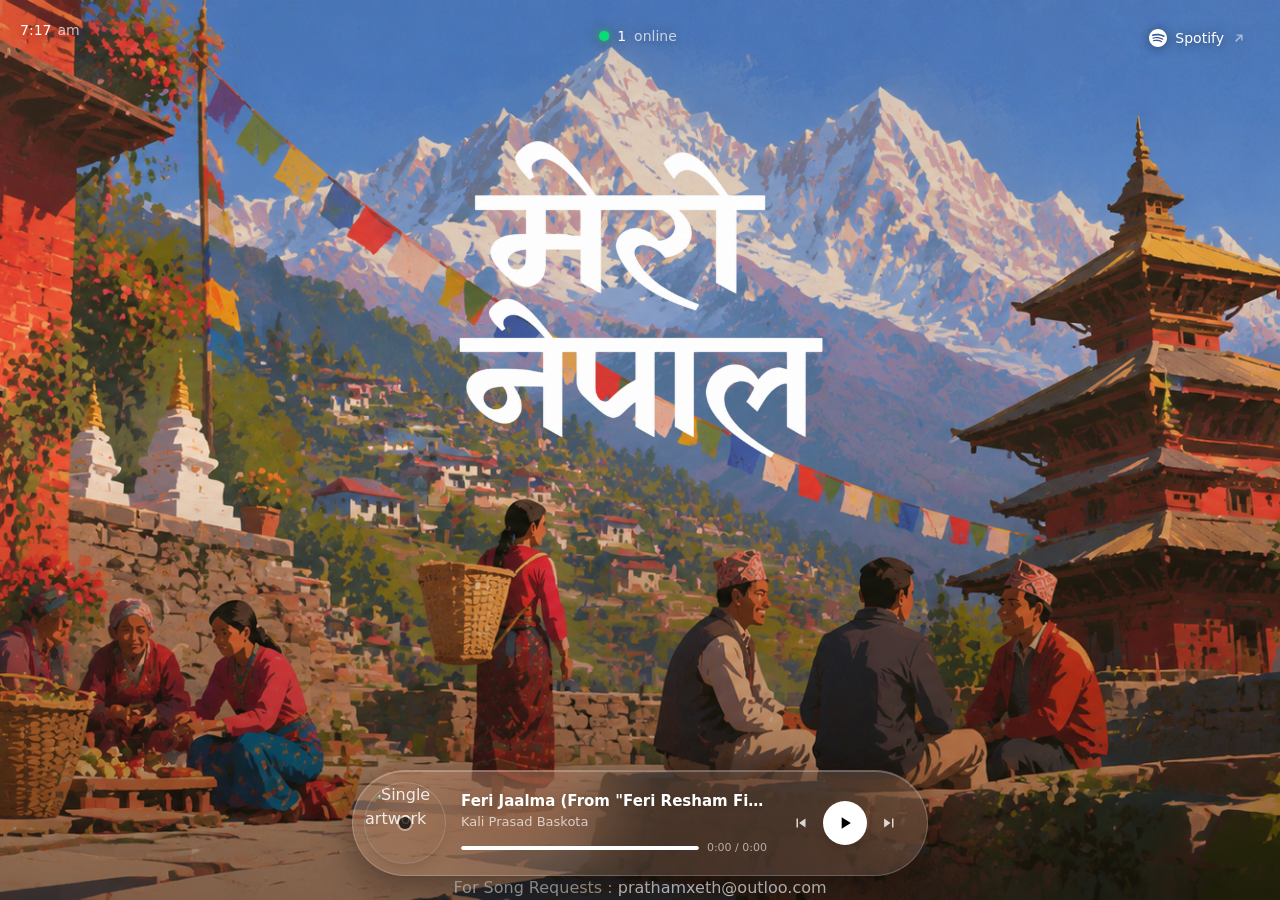
==== index.html @ ea83acb0 "feat: add song request mailto footer link below webplayer" ====
<!DOCTYPE html>
<html lang="en" class="h-full antialiased">
<head>
  <meta charset="utf-8">
  <meta name="viewport" content="width=device-width, initial-scale=1">
  <title>Mero Nepal — Deluxe Saloon</title>
  <meta name="description" content="Mero Nepal — Iconic Nepali bangers playing live at the saloon.">
  <link rel="icon" type="image/png" href="ChatGPT%20Image%20Aug%2011,%202026,%2003_02_23%20AM.png">
  <link rel="apple-touch-icon" href="ChatGPT%20Image%20Aug%2011,%202026,%2003_02_23%20AM.png">
  <link rel="stylesheet" href="styles.css">
  <script>
    // Silently suppress non-fatal third-party Spotify CDN internal logs
    (function() {
      const origWarn = console.warn;
      const origError = console.error;
      console.warn = function(...args) {
        const msg = args.join(' ');
        if (msg.includes('robustness level') || msg.includes('Allow attribute')) return;
        origWarn.apply(console, args);
      };
      console.error = function(...args) {
        const msg = args.join(' ');
        if (msg.includes('social-connect') || msg.includes('gae2-spclient') || msg.includes('404')) return;
        origError.apply(console, args);
      };
    })();
  </script>
</head>
<body class="min-h-full flex flex-col">
  <main class="relative flex min-h-dvh flex-1 flex-col items-center justify-between overflow-hidden">
    
    <!-- Hero Background Image -->
    <div class="hero-bg fixed inset-0 -z-10 bg-black bg-cover bg-center bg-no-repeat">
      <div class="pointer-events-none absolute inset-0 bg-gradient-to-b from-black/10 via-transparent to-black/40"></div>
    </div>

    <!-- Top Left: Live Clock -->
    <div class="fixed left-5 top-5 z-20 text-sm font-medium tabular-nums text-white drop-shadow-[0_1px_6px_rgba(0,0,0,0.5)]">
      <span id="clock-hours">2</span><span class="animate-[blink_1s_step-end_infinite]">:</span><span id="clock-minutes">22</span><span id="clock-ampm" class="ml-1.5 text-white/70">am</span>
    </div>

    <!-- Top Center: Online Pulse Pill -->
    <div class="fixed left-1/2 top-5 z-20 -translate-x-1/2 inline-flex items-center gap-2 rounded-full py-1.5 pl-3 pr-4 text-sm font-medium text-white drop-shadow-[0_1px_6px_rgba(0,0,0,0.5)]" aria-live="polite">
      <span class="relative flex h-2.5 w-2.5">
        <span class="absolute inline-flex h-full w-full animate-ping rounded-full bg-green-400 opacity-75"></span>
        <span class="relative inline-flex h-2.5 w-2.5 rounded-full bg-green-400 shadow-[0_0_8px_rgba(74,222,128,0.9)]"></span>
      </span>
      <span id="online-count" class="tabular-nums">36</span>
      <span class="text-white/70">online</span>
    </div>

    <!-- Top Right: Spotify Link Button -->
    <div class="fixed right-5 top-5 z-20 flex items-center gap-2">
      <a href="https://open.spotify.com/playlist/0XwQxGWur4iagqxaqDRx0G" target="_blank" rel="noopener noreferrer" 
         class="group/pill flex items-center gap-2 rounded-full text-sm font-medium text-white p-2.5 sm:py-2 sm:pl-3 sm:pr-3.5 drop-shadow-[0_1px_6px_rgba(0,0,0,0.5)] transition hover:opacity-80 active:scale-95" aria-label="Open on Spotify">
        <svg width="18" height="18" viewBox="0 0 24 24" fill="white" aria-hidden="true">
          <path d="M12 0C5.4 0 0 5.4 0 12s5.4 12 12 12 12-5.4 12-12S18.66 0 12 0zm5.521 17.34c-.24.359-.66.48-1.021.24-2.82-1.74-6.36-2.101-10.561-1.141-.418.122-.779-.179-.899-.539-.12-.421.18-.78.54-.9 4.56-1.021 8.52-.6 11.64 1.32.42.18.479.659.301 1.02zm1.44-3.3c-.301.42-.841.6-1.262.3-3.239-1.98-8.159-2.58-11.939-1.38-.479.12-1.02-.12-1.14-.6-.12-.48.12-1.021.6-1.141C9.6 9.9 15 10.561 18.72 12.84c.361.181.54.78.241 1.2zm.12-3.36C15.24 8.4 8.82 8.16 5.16 9.301c-.6.179-1.2-.181-1.38-.721-.18-.601.18-1.2.72-1.381 4.26-1.26 11.28-1.02 15.721 1.621.539.3.719 1.02.42 1.56-.299.421-1.02.599-1.559.3z"></path>
        </svg>
        <span class="hidden sm:inline">Spotify</span>
        <span class="hidden sm:inline-flex">
          <svg width="14" height="14" viewBox="0 0 24 24" fill="none" stroke="white" stroke-width="2.5" stroke-linecap="round" stroke-linejoin="round" aria-hidden="true" class="-rotate-45 opacity-50 transition group-hover/pill:opacity-90">
            <path d="M5 12h14M13 6l6 6-6 6"></path>
          </svg>
        </span>
      </a>
    </div>

    <!-- Center Hero Section: Mero Nepal Devanagari Transparent Logo -->
    <div class="mt-[14vh] flex flex-col items-center px-6">
      <h1>
        <img alt="मेरो नेपाल" width="930" height="627" class="h-auto w-[60vw] max-w-md drop-shadow-[0_4px_24px_rgba(0,0,0,0.6)]" src="ChatGPT Image Aug 11, 2026, 02_04_31 AM-Photoroom.png">
      </h1>
    </div>

    <!-- Bottom Audio Player Bar (Exact saloon.wtf Pill & Control Buttons) -->
    <div class="mb-[6vh] flex w-full flex-col items-center gap-3.5 px-6">
      <div class="w-full max-w-xl">
        <div class="group relative flex items-center gap-4 rounded-full p-3 pr-5 bg-white/10 backdrop-blur-2xl backdrop-saturate-150 border border-white/20 shadow-[0_8px_40px_rgba(0,0,0,0.45),inset_0_1px_0_rgba(255,255,255,0.25)]">
          
          <!-- Track Artwork Cover (Exact saloon.wtf spinning vinyl & center hole overlay) -->
          <div class="relative h-20 w-20 shrink-0 cursor-pointer" id="art-container">
            <div id="vinyl-cover" class="h-full w-full animate-[spin_8s_linear_infinite] overflow-hidden rounded-full shadow-lg ring-1 ring-white/20" style="animation-play-state: paused;">
              <img id="track-art" src="https://image-cdn-fa.spotifycdn.com/image/ab67616d00001e0299a6ab5edff13abc12fccc06" alt="Single artwork" class="h-full w-full object-cover">
            </div>
            <div class="pointer-events-none absolute left-1/2 top-1/2 h-3 w-3 -translate-x-1/2 -translate-y-1/2 rounded-full bg-black/70 ring-2 ring-white/40"></div>
          </div>

          <!-- Track Info & Progress Bar -->
          <div class="flex flex-col min-w-0 flex-1">
            <h2 id="track-title" class="text-[15px] font-semibold text-white truncate drop-shadow-sm">
              Feri Jaalma (From "Feri Resham Filili")
            </h2>
            <p id="track-artist" class="text-[13px] font-medium text-white/70 truncate mt-0.5">
              Kali Prasad Baskota
            </p>

            <!-- Progress Bar Slider -->
            <div class="mt-2 flex items-center gap-2">
              <div class="relative flex-1 h-1 bg-white/20 rounded-full cursor-pointer overflow-hidden group/bar" id="progress-container">
                <div id="progress-bar" class="h-full bg-white rounded-full w-0 transition-all duration-150"></div>
              </div>
              <span id="time-display" class="text-[11px] font-medium text-white/60 tabular-nums">0:00 / 0:00</span>
            </div>
          </div>

          <!-- Player Controls (Exact saloon.wtf height, width & classes) -->
          <div class="flex items-center gap-1">
            <!-- Previous Track (grid h-9 w-9) -->
            <button id="btn-prev" type="button" aria-label="Previous track" class="grid h-9 w-9 place-items-center rounded-full text-white/80 transition hover:bg-white/15 hover:text-white active:scale-95 cursor-pointer">
              <svg width="18" height="18" viewBox="0 0 24 24" fill="currentColor" aria-hidden="true">
                <path d="M6 6h2v12H6zm3.5 6l8.5 6V6z"/>
              </svg>
            </button>

            <!-- Play / Pause Button (grid h-11 w-11) -->
            <button id="btn-play" type="button" aria-label="Play" aria-pressed="false" class="grid h-11 w-11 place-items-center rounded-full bg-white text-black shadow-lg transition hover:scale-105 active:scale-95 disabled:opacity-50 cursor-pointer">
              <svg id="icon-play" width="20" height="20" viewBox="0 0 24 24" fill="currentColor" aria-hidden="true" class="ml-0.5">
                <path d="M8 5v14l11-7z"/>
              </svg>
              <svg id="icon-pause" width="20" height="20" viewBox="0 0 24 24" fill="currentColor" aria-hidden="true" class="hidden">
                <path d="M6 19h4V5H6v14zm8-14v14h4V5h-4z"/>
              </svg>
            </button>

            <!-- Next Track (grid h-9 w-9) -->
            <button id="btn-next" type="button" aria-label="Next track" class="grid h-9 w-9 place-items-center rounded-full text-white/80 transition hover:bg-white/15 hover:text-white active:scale-95 cursor-pointer">
              <svg width="18" height="18" viewBox="0 0 24 24" fill="currentColor" aria-hidden="true">
                <path d="M16 6h2v12h-2zm-2 6L5.5 6v12z"/>
              </svg>
            </button>
          </div>

        </div>
      </div>

      <!-- Song Request Footer Link -->
      <footer class="text-center text-xs font-medium text-white/60 drop-shadow-[0_1px_4px_rgba(0,0,0,0.6)]">
        For Song Requests : <a href="mailto:prathamxeth@outloo.com" class="text-white/80 underline decoration-white/30 underline-offset-4 transition hover:text-white hover:decoration-white">prathamxeth@outloo.com</a>
      </footer>
    </div>

    <!-- Official Spotify Embed Frame -->
    <div class="pointer-events-none absolute h-px w-px overflow-hidden opacity-0" aria-hidden="true">
      <iframe id="spotify-iframe" data-testid="embed-iframe" style="border-radius:12px" src="https://open.spotify.com/embed/playlist/0XwQxGWur4iagqxaqDRx0G?utm_source=generator&theme=0&si=9d7c77d8866b4fdc" width="100%" height="152" frameborder="0" allow="autoplay; clipboard-write; encrypted-media; fullscreen; picture-in-picture" loading="lazy"></iframe>
    </div>

  </main>

  <script src="https://open.spotify.com/embed/iframe-api/v1" async></script>
  <script src="app.js"></script>
</body>
</html>
---- styles.css ----
/* Source: https://saloon.wtf/_next/static/chunks/28zgq8tofea6x.css */
@layer properties{@supports (((-webkit-hyphens:none)) and (not (margin-trim:inline))) or ((-moz-orient:inline) and (not (color:rgb(from red r g b)))){*,:before,:after,::backdrop{--tw-translate-x:0;--tw-translate-y:0;--tw-translate-z:0;--tw-border-style:solid;--tw-gradient-position:initial;--tw-gradient-from:#0000;--tw-gradient-via:#0000;--tw-gradient-to:#0000;--tw-gradient-stops:initial;--tw-gradient-via-stops:initial;--tw-gradient-from-position:0%;--tw-gradient-via-position:50%;--tw-gradient-to-position:100%;--tw-font-weight:initial;--tw-ordinal:initial;--tw-slashed-zero:initial;--tw-numeric-figure:initial;--tw-numeric-spacing:initial;--tw-numeric-fraction:initial;--tw-shadow:0 0 #0000;--tw-shadow-color:initial;--tw-shadow-alpha:100%;--tw-inset-shadow:0 0 #0000;--tw-inset-shadow-color:initial;--tw-inset-shadow-alpha:100%;--tw-ring-color:initial;--tw-ring-shadow:0 0 #0000;--tw-inset-ring-color:initial;--tw-inset-ring-shadow:0 0 #0000;--tw-ring-inset:initial;--tw-ring-offset-width:0px;--tw-ring-offset-color:#fff;--tw-ring-offset-shadow:0 0 #0000;--tw-blur:initial;--tw-brightness:initial;--tw-contrast:initial;--tw-grayscale:initial;--tw-hue-rotate:initial;--tw-invert:initial;--tw-opacity:initial;--tw-saturate:initial;--tw-sepia:initial;--tw-drop-shadow:initial;--tw-drop-shadow-color:initial;--tw-drop-shadow-alpha:100%;--tw-drop-shadow-size:initial;--tw-backdrop-blur:initial;--tw-backdrop-brightness:initial;--tw-backdrop-contrast:initial;--tw-backdrop-grayscale:initial;--tw-backdrop-hue-rotate:initial;--tw-backdrop-invert:initial;--tw-backdrop-opacity:initial;--tw-backdrop-saturate:initial;--tw-backdrop-sepia:initial;--tw-scale-x:1;--tw-scale-y:1;--tw-scale-z:1}}}@layer theme{:root,:host{--font-sans:-apple-system, BlinkMacSystemFont, "Segoe UI", Roboto, "Helvetica Neue", "Noto Sans", Arial, sans-serif, "Apple Color Emoji", "Segoe UI Emoji", "Segoe UI Symbol", "Noto Color Emoji";--font-mono:ui-monospace, SFMono-Regular, Menlo, Monaco, Consolas, "Liberation Mono", "Courier New", monospace;--color-red-600:#e40014;--color-amber-500:#f99c00;--color-green-400:#05df72;--color-rose-500:#ff2357;--color-black:#000;--color-white:#fff;--spacing:.25rem;--container-md:28rem;--container-xl:36rem;--text-sm:.875rem;--text-sm--line-height:calc(1.25 / .875);--font-weight-medium:500;--font-weight-semibold:600;--drop-shadow-sm:0 1px 2px #00000026;--animate-ping:ping 1s cubic-bezier(0, 0, .2, 1) infinite;--blur-2xl:40px;--default-transition-duration:.15s;--default-transition-timing-function:cubic-bezier(.4, 0, .2, 1);--default-font-family:var(--font-sans);--default-mono-font-family:var(--font-mono)}@supports (color:lab(0% 0 0)){:root,:host{--color-red-600:lab(48.4493% 77.4328 61.5452);--color-amber-500:lab(72.7183% 31.8672 97.9407);--color-green-400:lab(78.503% -64.9265 39.7492);--color-rose-500:lab(56.101% 79.4328 31.4532)}}}@layer base{*,:after,:before,::backdrop{box-sizing:border-box;border:0 solid;margin:0;padding:0}::file-selector-button{box-sizing:border-box;border:0 solid;margin:0;padding:0}html,:host{-webkit-text-size-adjust:100%;tab-size:4;line-height:1.5;font-family:var(--default-font-family,-apple-system, BlinkMacSystemFont, "Segoe UI", Roboto, "Helvetica Neue", "Noto Sans", Arial, sans-serif, "Apple Color Emoji", "Segoe UI Emoji", "Segoe UI Symbol", "Noto Color Emoji");font-feature-settings:var(--default-font-feature-settings,normal);font-variation-settings:var(--default-font-variation-settings,normal);-webkit-tap-highlight-color:transparent}hr{height:0;color:inherit;border-top-width:1px}abbr:where([title]){-webkit-text-decoration:underline dotted;text-decoration:underline dotted}h1,h2,h3,h4,h5,h6{font-size:inherit;font-weight:inherit}a{color:inherit;-webkit-text-decoration:inherit;-webkit-text-decoration:inherit;-webkit-text-decoration:inherit;-webkit-text-decoration:inherit;text-decoration:inherit}b,strong{font-weight:bolder}code,kbd,samp,pre{font-family:var(--default-mono-font-family,ui-monospace, SFMono-Regular, Menlo, Monaco, Consolas, "Liberation Mono", "Courier New", monospace);font-feature-settings:var(--default-mono-font-feature-settings,normal);font-variation-settings:var(--default-mono-font-feature-settings,normal);font-size:1em}small{font-size:80%}sub,sup{vertical-align:baseline;font-size:75%;line-height:0;position:relative}sub{bottom:-.25em}sup{top:-.5em}table{text-indent:0;border-color:inherit;border-collapse:collapse}:-moz-focusring:where(:not(iframe)){outline:auto}progress{vertical-align:baseline}summary{display:list-item}ol,ul,menu{list-style:none}img,svg,video,canvas,audio,iframe,embed,object{vertical-align:middle;display:block}img,video{max-width:100%;height:auto}button,input,select,optgroup,textarea{font:inherit;font-feature-settings:inherit;font-variation-settings:inherit;letter-spacing:inherit;color:inherit;opacity:1;background-color:#0000;border-radius:0}::file-selector-button{font:inherit;font-feature-settings:inherit;font-variation-settings:inherit;letter-spacing:inherit;color:inherit;opacity:1;background-color:#0000;border-radius:0}:where(select:is([multiple],[size])) optgroup{font-weight:bolder}:where(select:is([multiple],[size])) optgroup option{padding-inline-start:20px}::file-selector-button{margin-inline-end:4px}::placeholder{opacity:1}@supports (not ((-webkit-appearance:-apple-pay-button))) or (contain-intrinsic-size:1px){::placeholder{color:currentColor}@supports (color:color-mix(in lab, red, red)){::placeholder{color:color-mix(in oklab, currentcolor 50%, transparent)}}}textarea{resize:vertical}::-webkit-search-decoration{-webkit-appearance:none}::-webkit-date-and-time-value{min-height:1lh;text-align:inherit}::-webkit-datetime-edit{display:inline-flex}::-webkit-datetime-edit-fields-wrapper{padding:0}::-webkit-datetime-edit{padding-block:0}::-webkit-datetime-edit-year-field{padding-block:0}::-webkit-datetime-edit-month-field{padding-block:0}::-webkit-datetime-edit-day-field{padding-block:0}::-webkit-datetime-edit-hour-field{padding-block:0}::-webkit-datetime-edit-minute-field{padding-block:0}::-webkit-datetime-edit-second-field{padding-block:0}::-webkit-datetime-edit-millisecond-field{padding-block:0}::-webkit-datetime-edit-meridiem-field{padding-block:0}::-webkit-calendar-picker-indicator{line-height:1}:-moz-ui-invalid{box-shadow:none}button,input:where([type=button],[type=reset],[type=submit]){appearance:button}::file-selector-button{appearance:button}::-webkit-inner-spin-button{height:auto}::-webkit-outer-spin-button{height:auto}[hidden]:where(:not([hidden=until-found])){display:none!important}}@layer components;@layer utilities{.pointer-events-none{pointer-events:none}.visible{visibility:visible}.absolute{position:absolute}.fixed{position:fixed}.relative{position:relative}.inset-0{inset:0}.inset-x-0{inset-inline:0}.top-1\/2{top:50%}.top-5{top:calc(var(--spacing) * 5)}.right-5{right:calc(var(--spacing) * 5)}.left-1\/2{left:50%}.left-5{left:calc(var(--spacing) * 5)}.-z-10{z-index:calc(10 * -1)}.z-20{z-index:20}.mt-1\.5{margin-top:calc(var(--spacing) * 1.5)}.mt-2{margin-top:calc(var(--spacing) * 2)}.mt-\[14vh\]{margin-top:14vh}.mb-\[8vh\]{margin-bottom:8vh}.ml-1\.5{margin-left:calc(var(--spacing) * 1.5)}.block{display:block}.flex{display:flex}.grid{display:grid}.hidden{display:none}.inline-flex{display:inline-flex}.h-1{height:var(--spacing)}.h-2{height:calc(var(--spacing) * 2)}.h-2\.5{height:calc(var(--spacing) * 2.5)}.h-3{height:calc(var(--spacing) * 3)}.h-9{height:calc(var(--spacing) * 9)}.h-11{height:calc(var(--spacing) * 11)}.h-20{height:calc(var(--spacing) * 20)}.h-auto{height:auto}.h-full{height:100%}.h-px{height:1px}.min-h-dvh{min-height:100dvh}.min-h-full{min-height:100%}.w-2\.5{width:calc(var(--spacing) * 2.5)}.w-3{width:calc(var(--spacing) * 3)}.w-9{width:calc(var(--spacing) * 9)}.w-11{width:calc(var(--spacing) * 11)}.w-20{width:calc(var(--spacing) * 20)}.w-\[60vw\]{width:60vw}.w-full{width:100%}.w-px{width:1px}.max-w-md{max-width:var(--container-md)}.max-w-xl{max-width:var(--container-xl)}.min-w-0{min-width:0}.flex-1{flex:1}.shrink-0{flex-shrink:0}.-translate-x-1\/2{--tw-translate-x:calc(calc(1 / 2 * 100%) * -1);translate:var(--tw-translate-x) var(--tw-translate-y)}.-translate-y-1\/2{--tw-translate-y:calc(calc(1 / 2 * 100%) * -1);translate:var(--tw-translate-x) var(--tw-translate-y)}.-rotate-45{rotate:-45deg}.animate-\[blink_1s_step-end_infinite\]{animation:1s step-end infinite blink}.animate-\[spin_8s_linear_infinite\]{animation:8s linear infinite spin}.animate-ping{animation:var(--animate-ping)}.cursor-pointer{cursor:pointer}.flex-col{flex-direction:column}.place-items-center{place-items:center}.items-center{align-items:center}.justify-between{justify-content:space-between}.justify-center{justify-content:center}.gap-1{gap:var(--spacing)}.gap-2{gap:calc(var(--spacing) * 2)}.gap-4{gap:calc(var(--spacing) * 4)}.truncate{text-overflow:ellipsis;white-space:nowrap;overflow:hidden}.overflow-hidden{overflow:hidden}.rounded-full{border-radius:3.40282e38px}.border{border-style:var(--tw-border-style);border-width:1px}.border-white\/20{border-color:#fff3}@supports (color:color-mix(in lab, red, red)){.border-white\/20{border-color:color-mix(in oklab, var(--color-white) 20%, transparent)}}.bg-black{background-color:var(--color-black)}.bg-black\/70{background-color:#000000b3}@supports (color:color-mix(in lab, red, red)){.bg-black\/70{background-color:color-mix(in oklab, var(--color-black) 70%, transparent)}}.bg-green-400{background-color:var(--color-green-400)}.bg-white{background-color:var(--color-white)}.bg-white\/10{background-color:#ffffff1a}@supports (color:color-mix(in lab, red, red)){.bg-white\/10{background-color:color-mix(in oklab, var(--color-white) 10%, transparent)}}.bg-white\/20{background-color:#fff3}@supports (color:color-mix(in lab, red, red)){.bg-white\/20{background-color:color-mix(in oklab, var(--color-white) 20%, transparent)}}.bg-white\/90{background-color:#ffffffe6}@supports (color:color-mix(in lab, red, red)){.bg-white\/90{background-color:color-mix(in oklab, var(--color-white) 90%, transparent)}}.bg-gradient-to-b{--tw-gradient-position:to bottom in oklab;background-image:linear-gradient(var(--tw-gradient-stops))}.bg-gradient-to-br{--tw-gradient-position:to bottom right in oklab;background-image:linear-gradient(var(--tw-gradient-stops))}.from-black\/10{--tw-gradient-from:#0000001a}@supports (color:color-mix(in lab, red, red)){.from-black\/10{--tw-gradient-from:color-mix(in oklab, var(--color-black) 10%, transparent)}}.from-black\/10{--tw-gradient-stops:var(--tw-gradient-via-stops,var(--tw-gradient-position), var(--tw-gradient-from) var(--tw-gradient-from-position), var(--tw-gradient-to) var(--tw-gradient-to-position))}.from-rose-500{--tw-gradient-from:var(--color-rose-500);--tw-gradient-stops:var(--tw-gradient-via-stops,var(--tw-gradient-position), var(--tw-gradient-from) var(--tw-gradient-from-position), var(--tw-gradient-to) var(--tw-gradient-to-position))}.via-red-600{--tw-gradient-via:var(--color-red-600);--tw-gradient-via-stops:var(--tw-gradient-position), var(--tw-gradient-from) var(--tw-gradient-from-position), var(--tw-gradient-via) var(--tw-gradient-via-position), var(--tw-gradient-to) var(--tw-gradient-to-position);--tw-gradient-stops:var(--tw-gradient-via-stops)}.via-transparent{--tw-gradient-via:transparent;--tw-gradient-via-stops:var(--tw-gradient-position), var(--tw-gradient-from) var(--tw-gradient-from-position), var(--tw-gradient-via) var(--tw-gradient-via-position), var(--tw-gradient-to) var(--tw-gradient-to-position);--tw-gradient-stops:var(--tw-gradient-via-stops)}.to-amber-500{--tw-gradient-to:var(--color-amber-500);--tw-gradient-stops:var(--tw-gradient-via-stops,var(--tw-gradient-position), var(--tw-gradient-from) var(--tw-gradient-from-position), var(--tw-gradient-to) var(--tw-gradient-to-position))}.to-black\/40{--tw-gradient-to:#0006}@supports (color:color-mix(in lab, red, red)){.to-black\/40{--tw-gradient-to:color-mix(in oklab, var(--color-black) 40%, transparent)}}.to-black\/40{--tw-gradient-stops:var(--tw-gradient-via-stops,var(--tw-gradient-position), var(--tw-gradient-from) var(--tw-gradient-from-position), var(--tw-gradient-to) var(--tw-gradient-to-position))}.bg-cover{background-size:cover}.bg-center{background-position:50%}.bg-no-repeat{background-repeat:no-repeat}.object-cover{object-fit:cover}.p-2\.5{padding:calc(var(--spacing) * 2.5)}.p-3{padding:calc(var(--spacing) * 3)}.px-6{padding-inline:calc(var(--spacing) * 6)}.py-1\.5{padding-block:calc(var(--spacing) * 1.5)}.pr-4{padding-right:calc(var(--spacing) * 4)}.pr-5{padding-right:calc(var(--spacing) * 5)}.pl-3{padding-left:calc(var(--spacing) * 3)}.text-left{text-align:left}.text-sm{font-size:var(--text-sm);line-height:var(--tw-leading,var(--text-sm--line-height))}.text-\[11px\]{font-size:11px}.text-\[13px\]{font-size:13px}.text-\[15px\]{font-size:15px}.font-medium{--tw-font-weight:var(--font-weight-medium);font-weight:var(--font-weight-medium)}.font-semibold{--tw-font-weight:var(--font-weight-semibold);font-weight:var(--font-weight-semibold)}.text-black{color:var(--color-black)}.text-white{color:var(--color-white)}.text-white\/60{color:#fff9}@supports (color:color-mix(in lab, red, red)){.text-white\/60{color:color-mix(in oklab, var(--color-white) 60%, transparent)}}.text-white\/70{color:#ffffffb3}@supports (color:color-mix(in lab, red, red)){.text-white\/70{color:color-mix(in oklab, var(--color-white) 70%, transparent)}}.text-white\/80{color:#fffc}@supports (color:color-mix(in lab, red, red)){.text-white\/80{color:color-mix(in oklab, var(--color-white) 80%, transparent)}}.tabular-nums{--tw-numeric-spacing:tabular-nums;font-variant-numeric:var(--tw-ordinal,) var(--tw-slashed-zero,) var(--tw-numeric-figure,) var(--tw-numeric-spacing,) var(--tw-numeric-fraction,)}.antialiased{-webkit-font-smoothing:antialiased;-moz-osx-font-smoothing:grayscale}.opacity-0{opacity:0}.opacity-50{opacity:.5}.opacity-75{opacity:.75}.opacity-90{opacity:.9}.shadow{--tw-shadow:0 1px 3px 0 var(--tw-shadow-color,#0000001a), 0 1px 2px -1px var(--tw-shadow-color,#0000001a);box-shadow:var(--tw-inset-shadow), var(--tw-inset-ring-shadow), var(--tw-ring-offset-shadow), var(--tw-ring-shadow), var(--tw-shadow)}.shadow-\[0_0_8px_rgba\(74\,222\,128\,0\.9\)\]{--tw-shadow:0 0 8px var(--tw-shadow-color,#4ade80e6);box-shadow:var(--tw-inset-shadow), var(--tw-inset-ring-shadow), var(--tw-ring-offset-shadow), var(--tw-ring-shadow), var(--tw-shadow)}.shadow-\[0_8px_40px_rgba\(0\,0\,0\,0\.45\)\,inset_0_1px_0_rgba\(255\,255\,255\,0\.25\)\]{--tw-shadow:0 8px 40px var(--tw-shadow-color,#00000073), inset 0 1px 0 var(--tw-shadow-color,#ffffff40);box-shadow:var(--tw-inset-shadow), var(--tw-inset-ring-shadow), var(--tw-ring-offset-shadow), var(--tw-ring-shadow), var(--tw-shadow)}.shadow-lg{--tw-shadow:0 10px 15px -3px var(--tw-shadow-color,#0000001a), 0 4px 6px -4px var(--tw-shadow-color,#0000001a);box-shadow:var(--tw-inset-shadow), var(--tw-inset-ring-shadow), var(--tw-ring-offset-shadow), var(--tw-ring-shadow), var(--tw-shadow)}.ring-1{--tw-ring-shadow:var(--tw-ring-inset,) 0 0 0 calc(1px + var(--tw-ring-offset-width)) var(--tw-ring-color,currentcolor);box-shadow:var(--tw-inset-shadow), var(--tw-inset-ring-shadow), var(--tw-ring-offset-shadow), var(--tw-ring-shadow), var(--tw-shadow)}.ring-2{--tw-ring-shadow:var(--tw-ring-inset,) 0 0 0 calc(2px + var(--tw-ring-offset-width)) var(--tw-ring-color,currentcolor);box-shadow:var(--tw-inset-shadow), var(--tw-inset-ring-shadow), var(--tw-ring-offset-shadow), var(--tw-ring-shadow), var(--tw-shadow)}.ring-white\/20{--tw-ring-color:#fff3}@supports (color:color-mix(in lab, red, red)){.ring-white\/20{--tw-ring-color:color-mix(in oklab, var(--color-white) 20%, transparent)}}.ring-white\/40{--tw-ring-color:#fff6}@supports (color:color-mix(in lab, red, red)){.ring-white\/40{--tw-ring-color:color-mix(in oklab, var(--color-white) 40%, transparent)}}.drop-shadow-\[0_1px_6px_rgba\(0\,0\,0\,0\.5\)\]{--tw-drop-shadow-size:drop-shadow(0 1px 6px var(--tw-drop-shadow-color,#00000080));--tw-drop-shadow:var(--tw-drop-shadow-size);filter:var(--tw-blur,) var(--tw-brightness,) var(--tw-contrast,) var(--tw-grayscale,) var(--tw-hue-rotate,) var(--tw-invert,) var(--tw-saturate,) var(--tw-sepia,) var(--tw-drop-shadow,)}.drop-shadow-\[0_4px_24px_rgba\(0\,0\,0\,0\.5\)\]{--tw-drop-shadow-size:drop-shadow(0 4px 24px var(--tw-drop-shadow-color,#00000080));--tw-drop-shadow:var(--tw-drop-shadow-size);filter:var(--tw-blur,) var(--tw-brightness,) var(--tw-contrast,) var(--tw-grayscale,) var(--tw-hue-rotate,) var(--tw-invert,) var(--tw-saturate,) var(--tw-sepia,) var(--tw-drop-shadow,)}.drop-shadow-sm{--tw-drop-shadow-size:drop-shadow(0 1px 2px var(--tw-drop-shadow-color,#00000026));--tw-drop-shadow:drop-shadow(var(--drop-shadow-sm));filter:var(--tw-blur,) var(--tw-brightness,) var(--tw-contrast,) var(--tw-grayscale,) var(--tw-hue-rotate,) var(--tw-invert,) var(--tw-saturate,) var(--tw-sepia,) var(--tw-drop-shadow,)}.backdrop-blur-2xl{--tw-backdrop-blur:blur(var(--blur-2xl));-webkit-backdrop-filter:var(--tw-backdrop-blur,) var(--tw-backdrop-brightness,) var(--tw-backdrop-contrast,) var(--tw-backdrop-grayscale,) var(--tw-backdrop-hue-rotate,) var(--tw-backdrop-invert,) var(--tw-backdrop-opacity,) var(--tw-backdrop-saturate,) var(--tw-backdrop-sepia,);backdrop-filter:var(--tw-backdrop-blur,) var(--tw-backdrop-brightness,) var(--tw-backdrop-contrast,) var(--tw-backdrop-grayscale,) var(--tw-backdrop-hue-rotate,) var(--tw-backdrop-invert,) var(--tw-backdrop-opacity,) var(--tw-backdrop-saturate,) var(--tw-backdrop-sepia,)}.backdrop-saturate-150{--tw-backdrop-saturate:saturate(150%);-webkit-backdrop-filter:var(--tw-backdrop-blur,) var(--tw-backdrop-brightness,) var(--tw-backdrop-contrast,) var(--tw-backdrop-grayscale,) var(--tw-backdrop-hue-rotate,) var(--tw-backdrop-invert,) var(--tw-backdrop-opacity,) var(--tw-backdrop-saturate,) var(--tw-backdrop-sepia,);backdrop-filter:var(--tw-backdrop-blur,) var(--tw-backdrop-brightness,) var(--tw-backdrop-contrast,) var(--tw-backdrop-grayscale,) var(--tw-backdrop-hue-rotate,) var(--tw-backdrop-invert,) var(--tw-backdrop-opacity,) var(--tw-backdrop-saturate,) var(--tw-backdrop-sepia,)}.transition{transition-property:color,background-color,border-color,outline-color,text-decoration-color,fill,stroke,--tw-gradient-from,--tw-gradient-via,--tw-gradient-to,opacity,box-shadow,transform,translate,scale,rotate,filter,-webkit-backdrop-filter,backdrop-filter,display,content-visibility,overlay,pointer-events;transition-timing-function:var(--tw-ease,var(--default-transition-timing-function));transition-duration:var(--tw-duration,var(--default-transition-duration))}.transition-opacity{transition-property:opacity;transition-timing-function:var(--tw-ease,var(--default-transition-timing-function));transition-duration:var(--tw-duration,var(--default-transition-duration))}@media (hover:hover){.group-hover\/bar\:opacity-100:is(:where(.group\/bar):hover *){opacity:1}.group-hover\/pill\:opacity-90:is(:where(.group\/pill):hover *){opacity:.9}.hover\:scale-105:hover{--tw-scale-x:105%;--tw-scale-y:105%;--tw-scale-z:105%;scale:var(--tw-scale-x) var(--tw-scale-y)}.hover\:bg-white\/15:hover{background-color:#ffffff26}@supports (color:color-mix(in lab, red, red)){.hover\:bg-white\/15:hover{background-color:color-mix(in oklab, var(--color-white) 15%, transparent)}}.hover\:text-white:hover{color:var(--color-white)}.hover\:opacity-80:hover{opacity:.8}}.active\:scale-95:active{--tw-scale-x:95%;--tw-scale-y:95%;--tw-scale-z:95%;scale:var(--tw-scale-x) var(--tw-scale-y)}.disabled\:opacity-50:disabled{opacity:.5}@media (min-width:40rem){.sm\:inline{display:inline}.sm\:inline-flex{display:inline-flex}.sm\:py-2{padding-block:calc(var(--spacing) * 2)}.sm\:pr-3\.5{padding-right:calc(var(--spacing) * 3.5)}.sm\:pl-3{padding-left:calc(var(--spacing) * 3)}}}:root{--background:#0a0a0a;--foreground:#ededed}@keyframes blink{50%{opacity:0}}

/* Hero Background: Uses User's Nepali Scenic Village Illustration */
.hero-bg{
  background-image: url("deluxe-saloon.assets.Woblo/ChatGPT Image Aug 11, 2026, 01_52_30 AM.png");
  background-size: cover;
  background-position: center;
  background-repeat: no-repeat;
}

/* Center Logo: Mero Nepal text blending */
.hero-logo-center {
  mix-blend-mode: screen;
  filter: drop-shadow(0 4px 24px rgba(0,0,0,0.8));
}

body{background:var(--background);color:var(--foreground);font-family:system-ui,-apple-system,Segoe UI,Roboto,sans-serif}@property --tw-translate-x{syntax:"*";inherits:false;initial-value:0}@property --tw-translate-y{syntax:"*";inherits:false;initial-value:0}@property --tw-translate-z{syntax:"*";inherits:false;initial-value:0}@property --tw-border-style{syntax:"*";inherits:false;initial-value:solid}@property --tw-gradient-position{syntax:"*";inherits:false}@property --tw-gradient-from{syntax:"<color>";inherits:false;initial-value:#0000}@property --tw-gradient-via{syntax:"<color>";inherits:false;initial-value:#0000}@property --tw-gradient-to{syntax:"<color>";inherits:false;initial-value:#0000}@property --tw-gradient-stops{syntax:"*";inherits:false}@property --tw-gradient-via-stops{syntax:"*";inherits:false}@property --tw-gradient-from-position{syntax:"<length-percentage>";inherits:false;initial-value:0%}@property --tw-gradient-via-position{syntax:"<length-percentage>";inherits:false;initial-value:50%}@property --tw-gradient-to-position{syntax:"<length-percentage>";inherits:false;initial-value:100%}@property --tw-font-weight{syntax:"*";inherits:false}@property --tw-ordinal{syntax:"*";inherits:false}@property --tw-slashed-zero{syntax:"*";inherits:false}@property --tw-numeric-figure{syntax:"*";inherits:false}@property --tw-numeric-spacing{syntax:"*";inherits:false}@property --tw-numeric-fraction{syntax:"*";inherits:false}@property --tw-shadow{syntax:"*";inherits:false;initial-value:0 0 #0000}@property --tw-shadow-color{syntax:"*";inherits:false}@property --tw-shadow-alpha{syntax:"<percentage>";inherits:false;initial-value:100%}@property --tw-inset-shadow{syntax:"*";inherits:false;initial-value:0 0 #0000}@property --tw-inset-shadow-color{syntax:"*";inherits:false}@property --tw-inset-shadow-alpha{syntax:"<percentage>";inherits:false;initial-value:100%}@property --tw-ring-color{syntax:"*";inherits:false}@property --tw-ring-shadow{syntax:"*";inherits:false;initial-value:0 0 #0000}@property --tw-inset-ring-color{syntax:"*";inherits:false}@property --tw-inset-ring-shadow{syntax:"*";inherits:false;initial-value:0 0 #0000}@property --tw-ring-inset{syntax:"*";inherits:false}@property --tw-ring-offset-width{syntax:"<length>";inherits:false;initial-value:0}@property --tw-ring-offset-color{syntax:"*";inherits:false;initial-value:#fff}@property --tw-ring-offset-shadow{syntax:"*";inherits:false;initial-value:0 0 #0000}@property --tw-blur{syntax:"*";inherits:false}@property --tw-brightness{syntax:"*";inherits:false}@property --tw-contrast{syntax:"*";inherits:false}@property --tw-grayscale{syntax:"*";inherits:false}@property --tw-hue-rotate{syntax:"*";inherits:false}@property --tw-invert{syntax:"*";inherits:false}@property --tw-opacity{syntax:"*";inherits:false}@property --tw-saturate{syntax:"*";inherits:false}@property --tw-sepia{syntax:"*";inherits:false}@property --tw-drop-shadow{syntax:"*";inherits:false}@property --tw-drop-shadow-color{syntax:"*";inherits:false}@property --tw-drop-shadow-alpha{syntax:"<percentage>";inherits:false;initial-value:100%}@property --tw-drop-shadow-size{syntax:"*";inherits:false}@property --tw-backdrop-blur{syntax:"*";inherits:false}@property --tw-backdrop-brightness{syntax:"*";inherits:false}@property --tw-backdrop-contrast{syntax:"*";inherits:false}@property --tw-backdrop-grayscale{syntax:"*";inherits:false}@property --tw-backdrop-hue-rotate{syntax:"*";inherits:false}@property --tw-backdrop-invert{syntax:"*";inherits:false}@property --tw-backdrop-opacity{syntax:"*";inherits:false}@property --tw-backdrop-saturate{syntax:"*";inherits:false}@property --tw-backdrop-sepia{syntax:"*";inherits:false}@property --tw-scale-x{syntax:"*";inherits:false;initial-value:1}@property --tw-scale-y{syntax:"*";inherits:false;initial-value:1}@property --tw-scale-z{syntax:"*";inherits:false;initial-value:1}@keyframes spin{to{transform:rotate(360deg)}}@keyframes ping{75%,to{opacity:0;transform:scale(2)}}
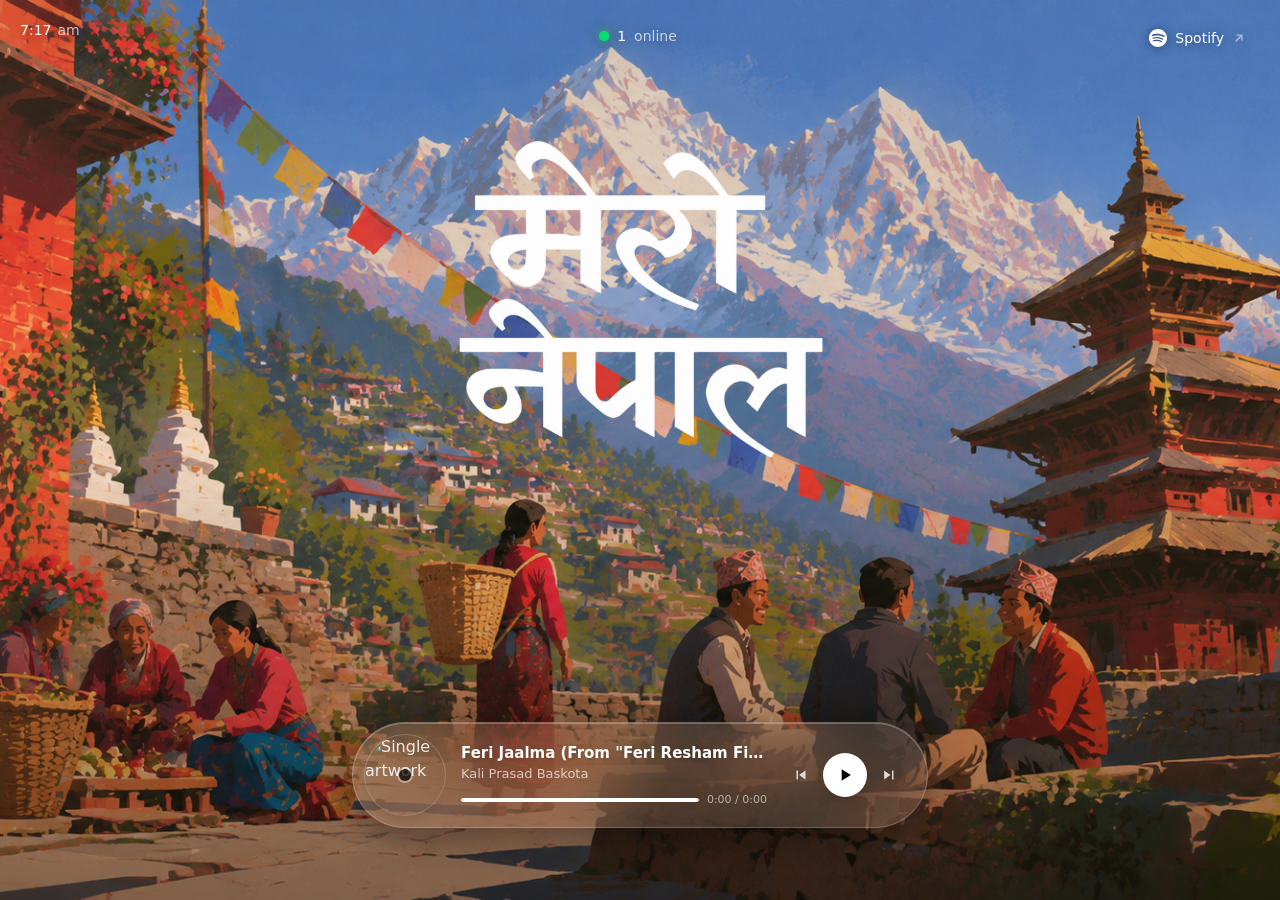
==== commit 84376fb7: "style: adjust bottom audio player spacing and remove song request footer link" ====
--- a/index.html
+++ b/index.html
@@ -73,7 +73,7 @@
     </div>
 
     <!-- Bottom Audio Player Bar (Exact saloon.wtf Pill & Control Buttons) -->
-    <div class="mb-[6vh] flex w-full flex-col items-center gap-3.5 px-6">
+    <div class="mb-[8vh] flex w-full justify-center px-6">
       <div class="w-full max-w-xl">
         <div class="group relative flex items-center gap-4 rounded-full p-3 pr-5 bg-white/10 backdrop-blur-2xl backdrop-saturate-150 border border-white/20 shadow-[0_8px_40px_rgba(0,0,0,0.45),inset_0_1px_0_rgba(255,255,255,0.25)]">
           
@@ -132,11 +132,6 @@
 
         </div>
       </div>
-
-      <!-- Song Request Footer Link -->
-      <footer class="text-center text-xs font-medium text-white/60 drop-shadow-[0_1px_4px_rgba(0,0,0,0.6)]">
-        For Song Requests : <a href="mailto:prathamxeth@outloo.com" class="text-white/80 underline decoration-white/30 underline-offset-4 transition hover:text-white hover:decoration-white">prathamxeth@outloo.com</a>
-      </footer>
     </div>
 
     <!-- Official Spotify Embed Frame -->
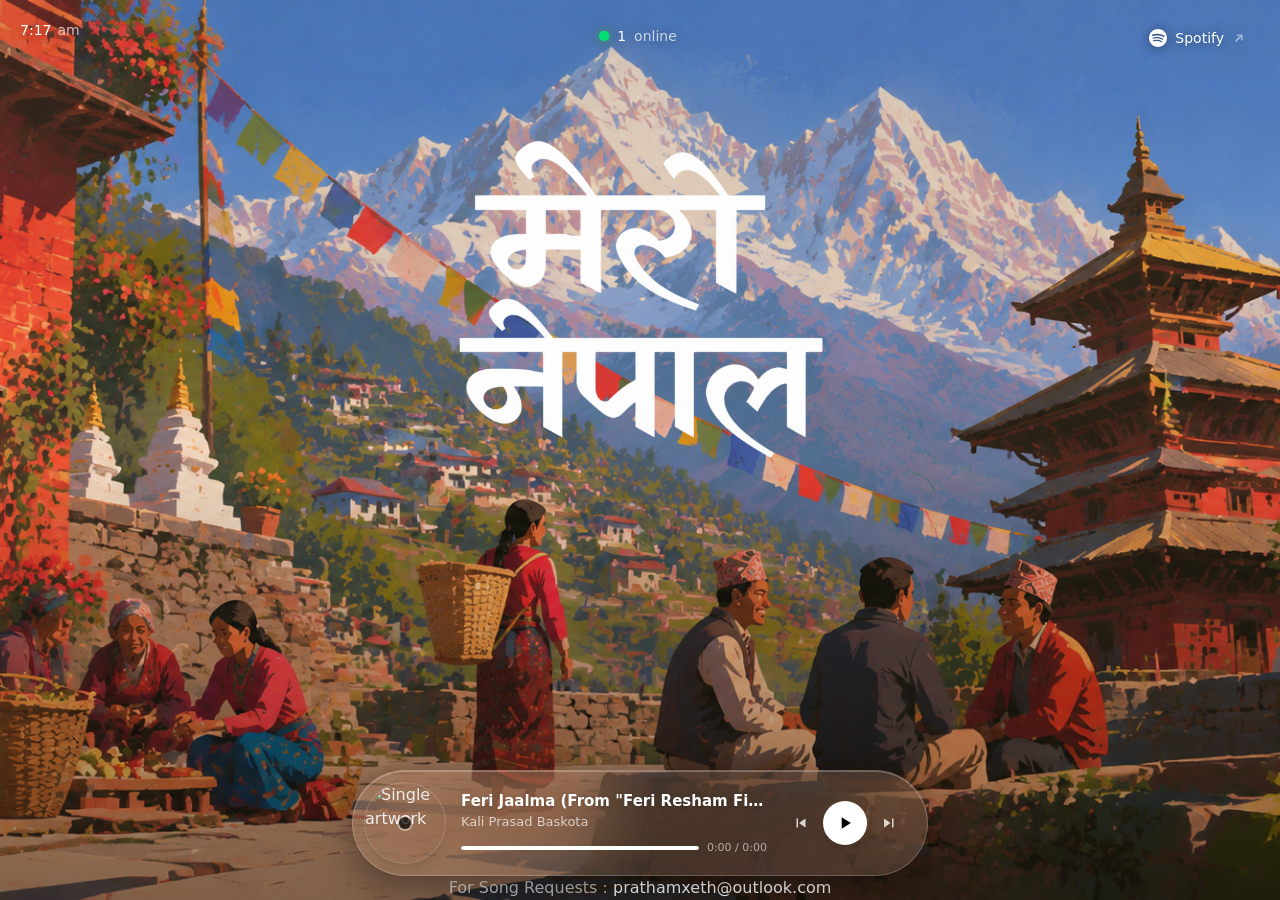
==== commit 6bce5fcf: "feat: add song request footer with bold email mailto link" ====
--- a/index.html
+++ b/index.html
@@ -72,8 +72,8 @@
       </h1>
     </div>
 
-    <!-- Bottom Audio Player Bar (Exact saloon.wtf Pill & Control Buttons) -->
-    <div class="mb-[8vh] flex w-full justify-center px-6">
+    <!-- Bottom Audio Player Bar & Equally Spaced Song Request Footer -->
+    <div class="mb-[4vh] flex w-full flex-col items-center gap-[3.5vh] px-6">
       <div class="w-full max-w-xl">
         <div class="group relative flex items-center gap-4 rounded-full p-3 pr-5 bg-white/10 backdrop-blur-2xl backdrop-saturate-150 border border-white/20 shadow-[0_8px_40px_rgba(0,0,0,0.45),inset_0_1px_0_rgba(255,255,255,0.25)]">
           
@@ -132,6 +132,11 @@
 
         </div>
       </div>
+
+      <!-- Equally Spaced Song Request Footer Link -->
+      <footer class="text-center text-xs font-medium text-white/70 drop-shadow-[0_1px_4px_rgba(0,0,0,0.6)]">
+        For Song Requests : <a href="mailto:prathamxeth@outlook.com" class="font-bold text-white underline decoration-white/40 underline-offset-4 transition hover:decoration-white">prathamxeth@outlook.com</a>
+      </footer>
     </div>
 
     <!-- Official Spotify Embed Frame -->
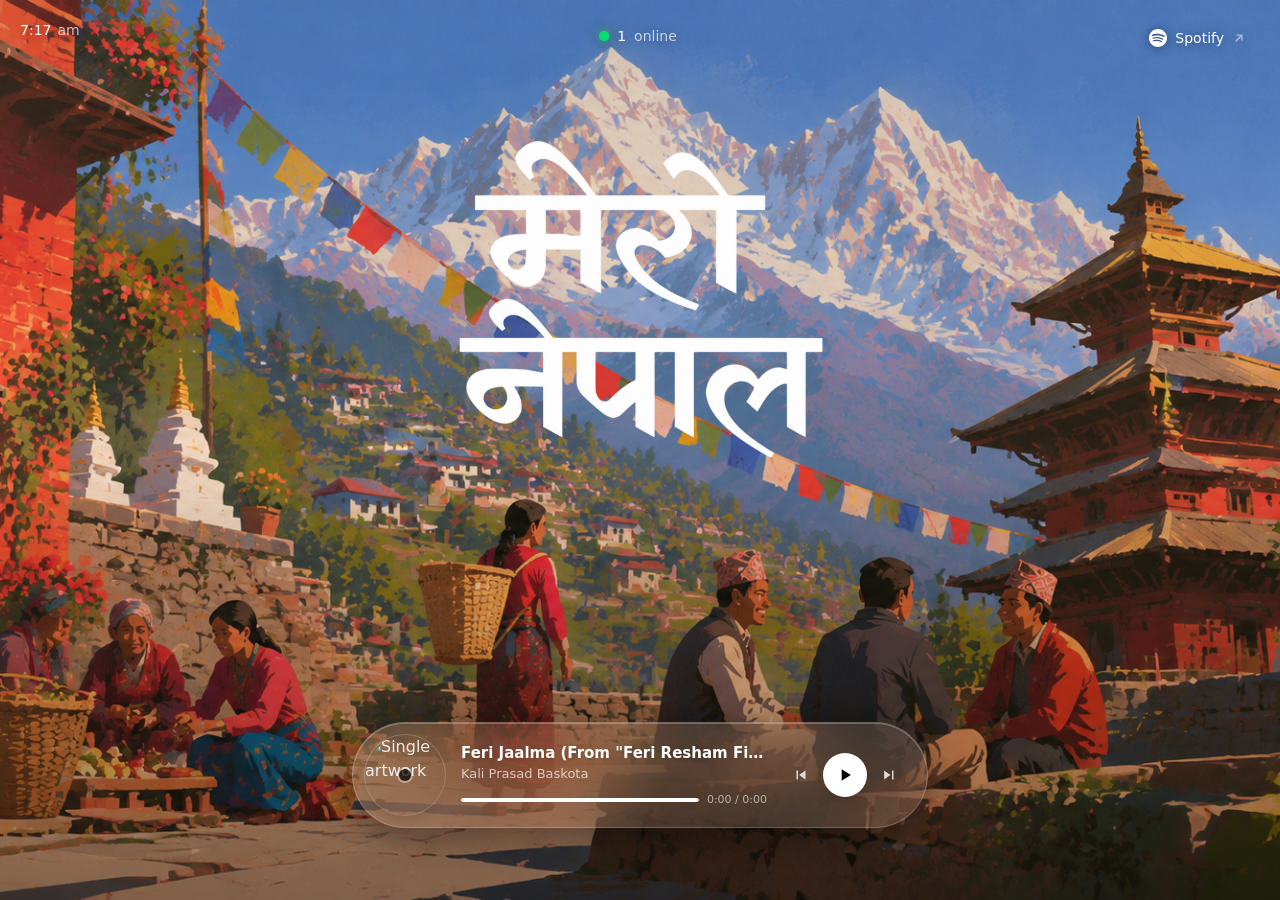
==== commit 3f8ce134: "ui: refactor audio player layout and remove song request footer link" ====
--- a/index.html
+++ b/index.html
@@ -72,8 +72,8 @@
       </h1>
     </div>
 
-    <!-- Bottom Audio Player Bar & Equally Spaced Song Request Footer -->
-    <div class="mb-[4vh] flex w-full flex-col items-center gap-[3.5vh] px-6">
+    <!-- Bottom Audio Player Bar (Exact saloon.wtf Pill & Control Buttons) -->
+    <div class="mb-[8vh] flex w-full justify-center px-6">
       <div class="w-full max-w-xl">
         <div class="group relative flex items-center gap-4 rounded-full p-3 pr-5 bg-white/10 backdrop-blur-2xl backdrop-saturate-150 border border-white/20 shadow-[0_8px_40px_rgba(0,0,0,0.45),inset_0_1px_0_rgba(255,255,255,0.25)]">
           
@@ -132,11 +132,6 @@
 
         </div>
       </div>
-
-      <!-- Equally Spaced Song Request Footer Link -->
-      <footer class="text-center text-xs font-medium text-white/70 drop-shadow-[0_1px_4px_rgba(0,0,0,0.6)]">
-        For Song Requests : <a href="mailto:prathamxeth@outlook.com" class="font-bold text-white underline decoration-white/40 underline-offset-4 transition hover:decoration-white">prathamxeth@outlook.com</a>
-      </footer>
     </div>
 
     <!-- Official Spotify Embed Frame -->
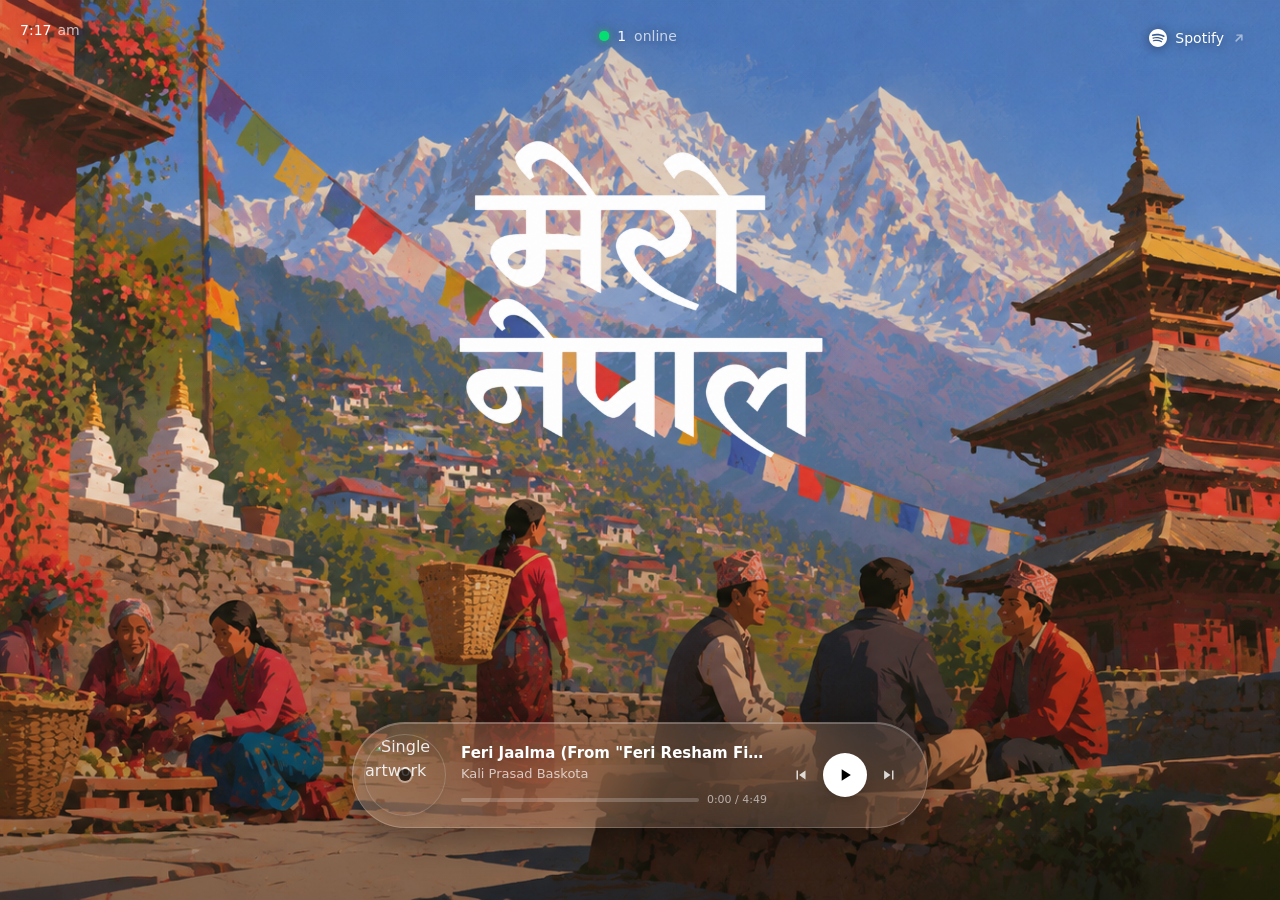
==== commit 28e236fd: "fix: restore Spotify engine with mobile touch gesture authorization" ====
--- a/index.html
+++ b/index.html
@@ -134,7 +134,7 @@
       </div>
     </div>
 
-    <!-- Official Spotify Embed Frame -->
+    <!-- Official Spotify Embed Frame for Mobile & Desktop -->
     <div class="pointer-events-none absolute h-px w-px overflow-hidden opacity-0" aria-hidden="true">
       <iframe id="spotify-iframe" data-testid="embed-iframe" style="border-radius:12px" src="https://open.spotify.com/embed/playlist/0XwQxGWur4iagqxaqDRx0G?utm_source=generator&theme=0&si=9d7c77d8866b4fdc" width="100%" height="152" frameborder="0" allow="autoplay; clipboard-write; encrypted-media; fullscreen; picture-in-picture" loading="lazy"></iframe>
     </div>
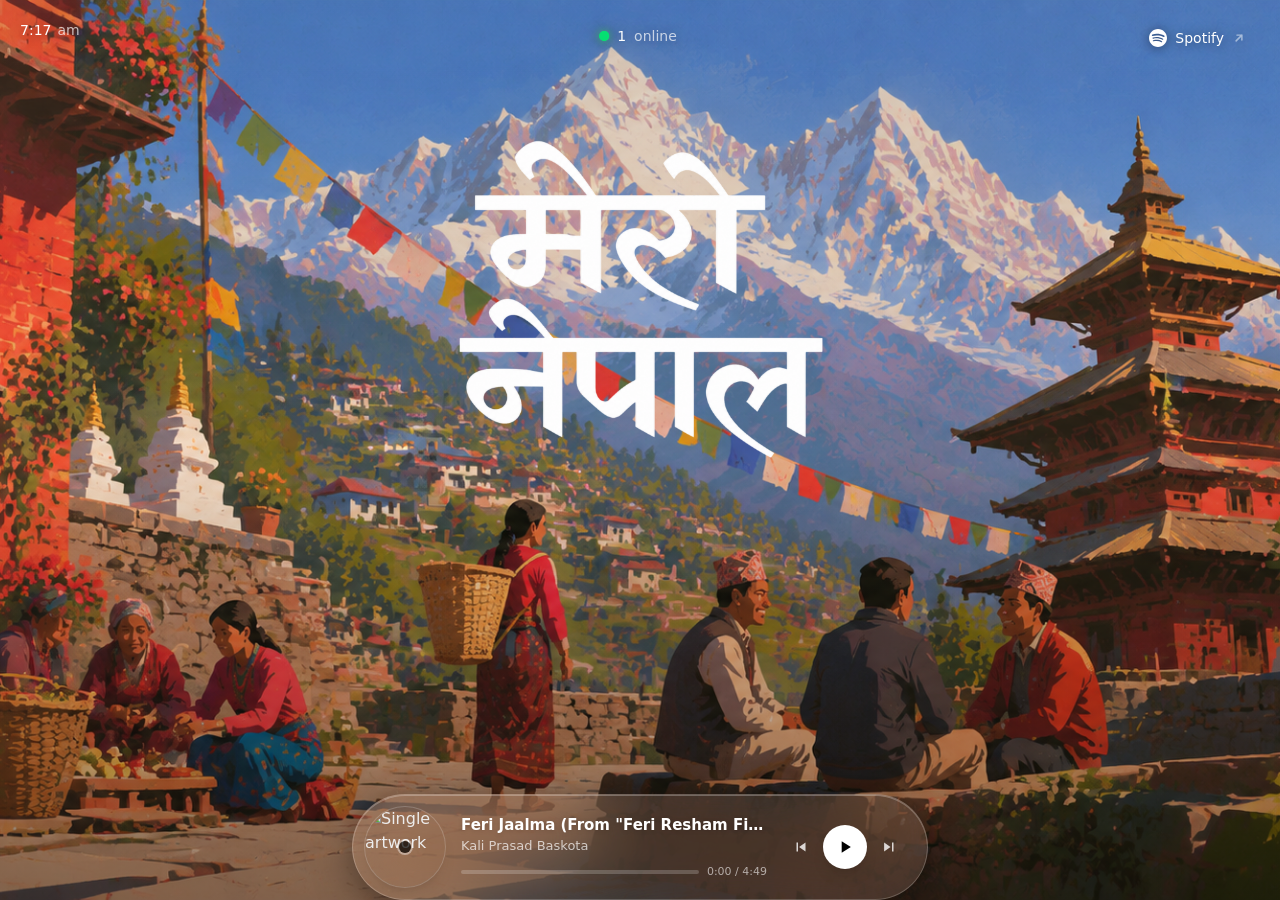
==== commit b9f849b8: "feat: add explicit mobile vs desktop device check and mobile spotify player card" ====
--- a/index.html
+++ b/index.html
@@ -72,10 +72,12 @@
       </h1>
     </div>
 
-    <!-- Bottom Audio Player Bar (Exact saloon.wtf Pill & Control Buttons) -->
-    <div class="mb-[8vh] flex w-full justify-center px-6">
+    <!-- Bottom Audio Player Container (Explicit Mobile & Desktop Engine) -->
+    <div class="mb-[6vh] sm:mb-[8vh] flex w-full justify-center px-4 sm:px-6">
       <div class="w-full max-w-xl">
-        <div class="group relative flex items-center gap-4 rounded-full p-3 pr-5 bg-white/10 backdrop-blur-2xl backdrop-saturate-150 border border-white/20 shadow-[0_8px_40px_rgba(0,0,0,0.45),inset_0_1px_0_rgba(255,255,255,0.25)]">
+        
+        <!-- Desktop Glassmorphism Player Pill -->
+        <div id="desktop-player-pill" class="group relative flex items-center gap-4 rounded-full p-3 pr-5 bg-white/10 backdrop-blur-2xl backdrop-saturate-150 border border-white/20 shadow-[0_8px_40px_rgba(0,0,0,0.45),inset_0_1px_0_rgba(255,255,255,0.25)]">
           
           <!-- Track Artwork Cover (Exact saloon.wtf spinning vinyl & center hole overlay) -->
           <div class="relative h-20 w-20 shrink-0 cursor-pointer" id="art-container">
@@ -131,11 +133,17 @@
           </div>
 
         </div>
+
+        <!-- Explicit Mobile Native Spotify Player Frame -->
+        <div id="mobile-player-card" class="hidden overflow-hidden rounded-2xl border border-white/20 bg-black/40 backdrop-blur-xl shadow-2xl">
+          <iframe id="mobile-spotify-iframe" style="border-radius:16px" src="https://open.spotify.com/embed/playlist/0XwQxGWur4iagqxaqDRx0G?utm_source=generator&theme=0" width="100%" height="152" frameborder="0" allow="autoplay; clipboard-write; encrypted-media; fullscreen; picture-in-picture" loading="lazy"></iframe>
+        </div>
+
       </div>
     </div>
 
-    <!-- Official Spotify Embed Frame for Mobile & Desktop -->
-    <div class="pointer-events-none absolute h-px w-px overflow-hidden opacity-0" aria-hidden="true">
+    <!-- Hidden Desktop Spotify Embed Frame -->
+    <div id="desktop-iframe-wrapper" class="pointer-events-none absolute h-px w-px overflow-hidden opacity-0" aria-hidden="true">
       <iframe id="spotify-iframe" data-testid="embed-iframe" style="border-radius:12px" src="https://open.spotify.com/embed/playlist/0XwQxGWur4iagqxaqDRx0G?utm_source=generator&theme=0&si=9d7c77d8866b4fdc" width="100%" height="152" frameborder="0" allow="autoplay; clipboard-write; encrypted-media; fullscreen; picture-in-picture" loading="lazy"></iframe>
     </div>
 
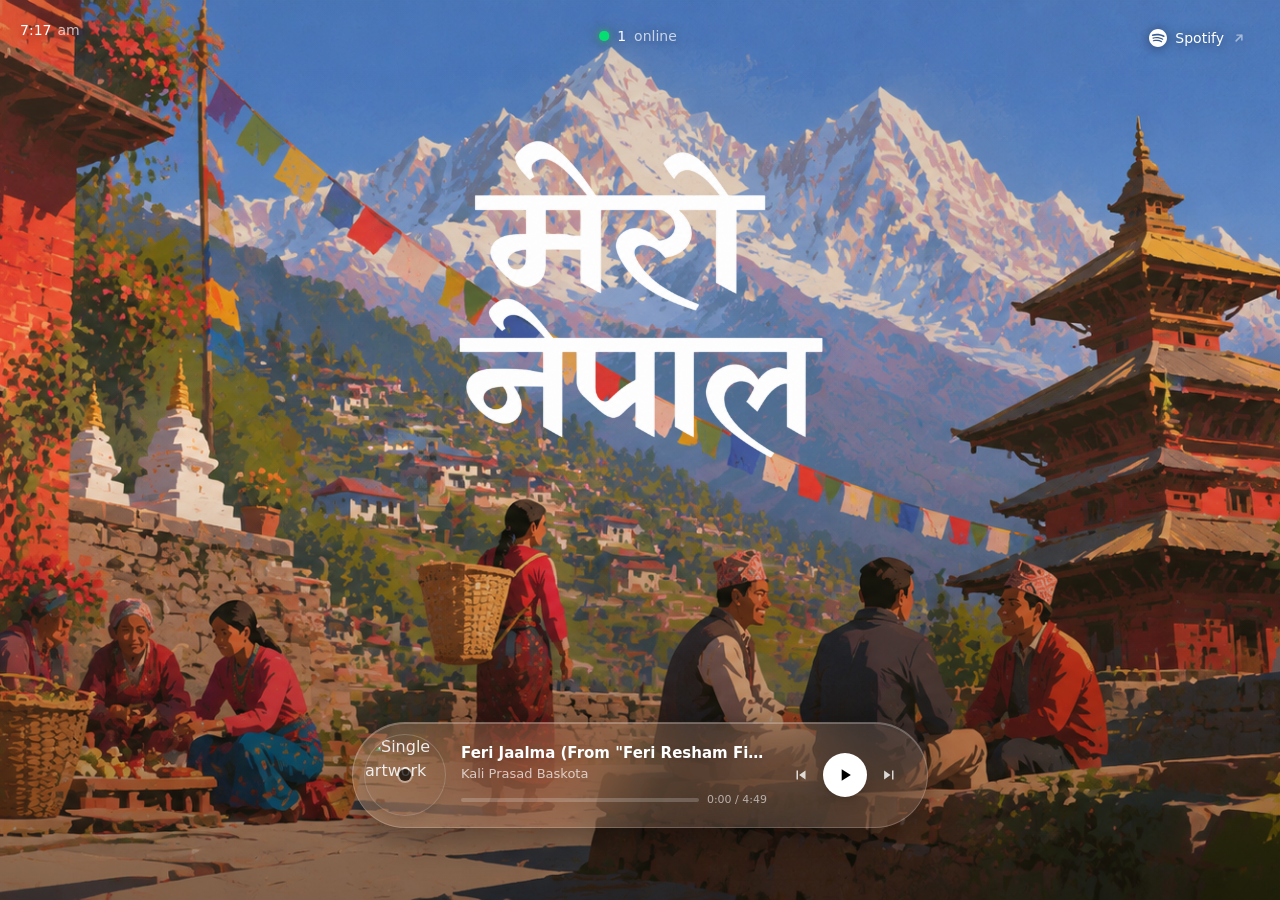
==== commit cb5cdc31: "fix: restore desktop player pill to exact original position" ====
--- a/index.html
+++ b/index.html
@@ -72,8 +72,8 @@
       </h1>
     </div>
 
-    <!-- Bottom Audio Player Container (Explicit Mobile & Desktop Engine) -->
-    <div class="mb-[6vh] sm:mb-[8vh] flex w-full justify-center px-4 sm:px-6">
+    <!-- Bottom Audio Player Container (Exact original saloon.wtf layout & position) -->
+    <div class="mb-[8vh] flex w-full justify-center px-6">
       <div class="w-full max-w-xl">
         
         <!-- Desktop Glassmorphism Player Pill -->
